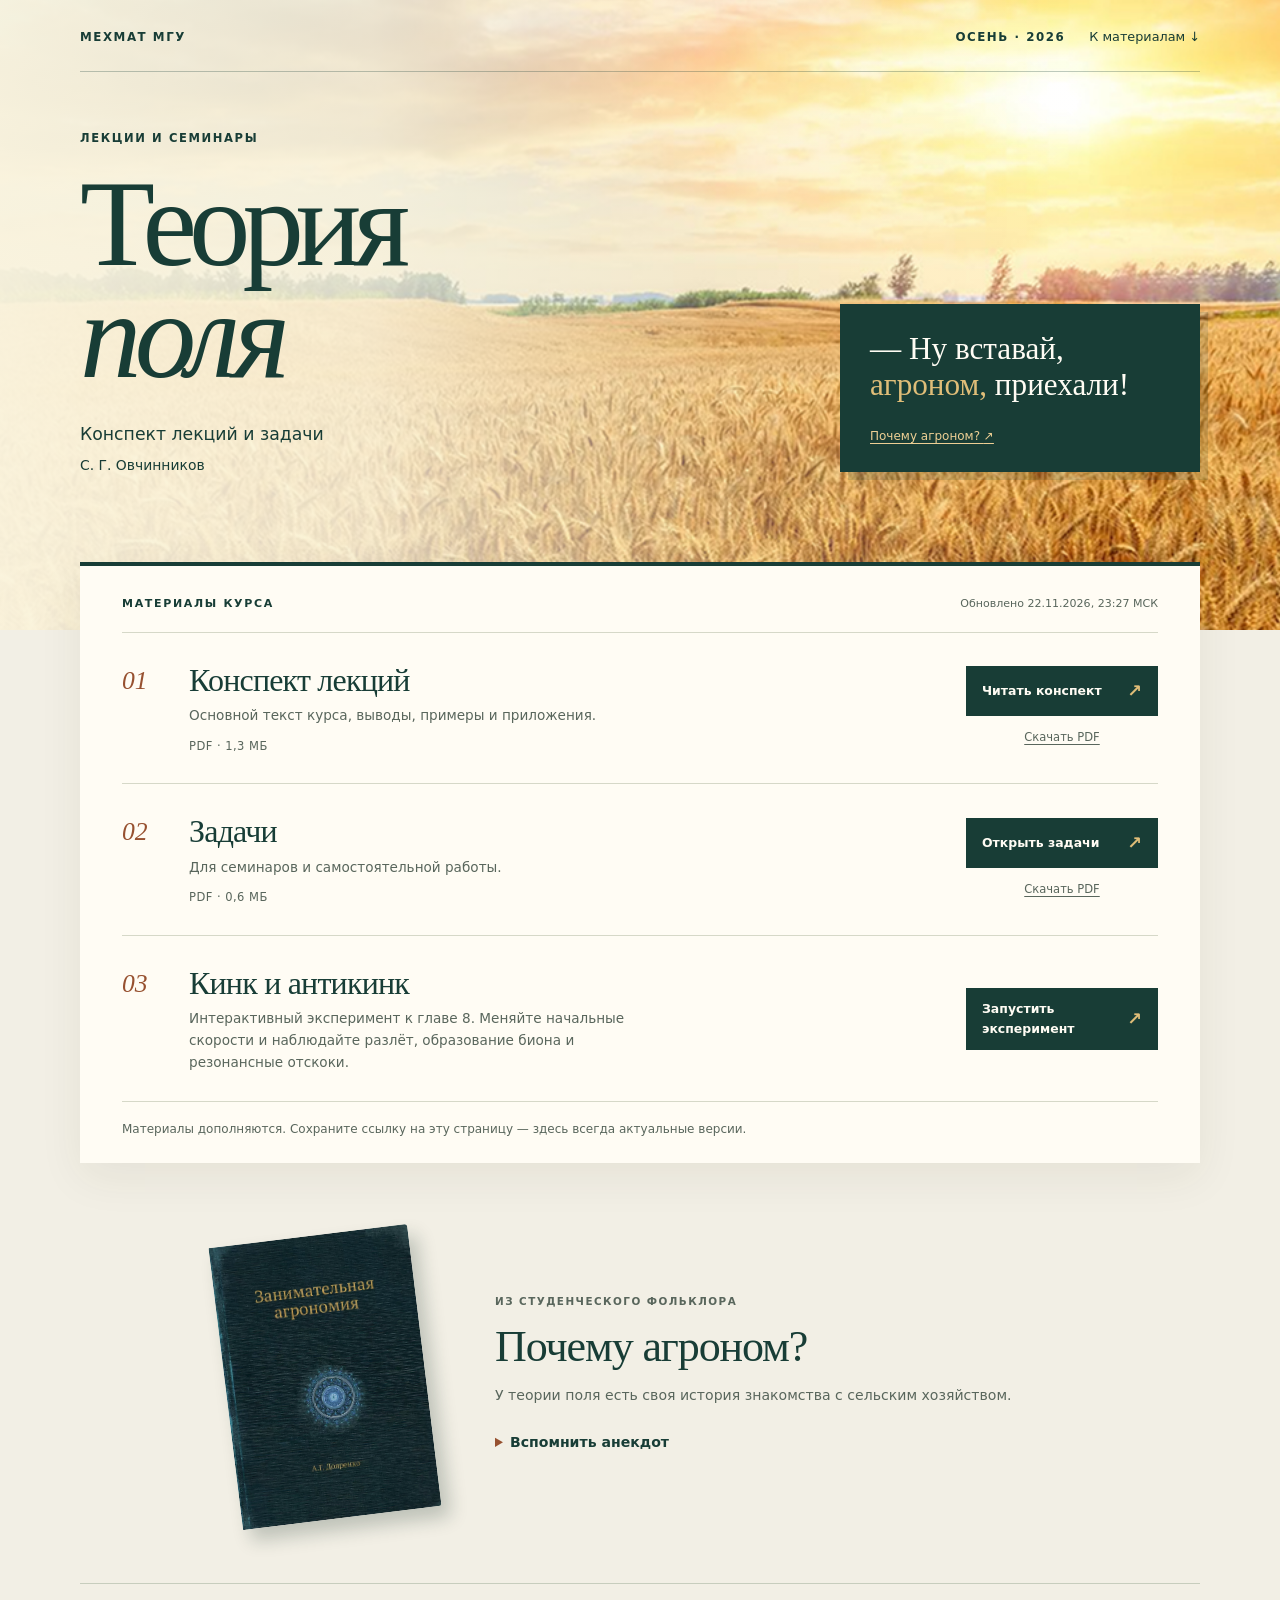
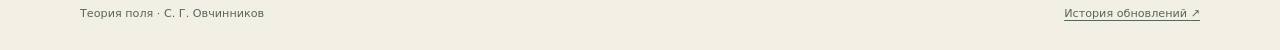
==== index.html @ 061afa0f "Update course materials (2026-11-22 23:27 MSK)" ====
<!doctype html>
<html lang="ru">
<head>
  <meta charset="utf-8">
  <meta name="viewport" content="width=device-width, initial-scale=1">
  <meta name="description" content="Теория поля: конспект лекций и задачи. Курс С. Г. Овчинникова, Мехмат МГУ, осень 2026.">
  <meta name="theme-color" content="#183d36">
  <title>Теория поля — конспект и задачи</title>
  <link rel="preload" as="image" href="field.png?v=e3444d7980ac">
  <style>
    :root {
      color-scheme: light;
      --ink: #183d36;
      --muted: #59665c;
      --paper: #f2efe5;
      --sheet: #fffcf4;
      --line: #d6d8c8;
      --gold: #dfbd78;
      --accent: #975130;
    }
    * { box-sizing: border-box; }
    html { scroll-behavior: smooth; scroll-padding-top: 24px; }
    body { margin: 0; background: var(--paper); color: var(--ink); font: 16px/1.6 system-ui, -apple-system, "Segoe UI", sans-serif; }
    a { color: inherit; text-underline-offset: .25em; }
    a:focus-visible, summary:focus-visible { outline: 3px solid var(--accent); outline-offset: 6px; }
    .wrap { width: min(1120px, calc(100% - 96px)); margin-inline: auto; }
    .skip-link { position: absolute; z-index: 5; top: 12px; left: 12px; padding: 10px 18px; background: var(--sheet); transform: translateY(-160%); }
    .skip-link:focus { transform: none; }
    .hero {
      position: relative;
      min-height: 630px;
      padding-bottom: 116px;
      isolation: isolate;
      background: #e8c880 url("field.png?v=e3444d7980ac") center 52% / cover no-repeat;
    }
    .hero::before {
      position: absolute;
      inset: 0;
      z-index: -1;
      content: "";
      background: linear-gradient(90deg, rgba(250, 244, 223, .96) 0%, rgba(250, 244, 223, .84) 29%, rgba(250, 244, 223, .26) 58%, rgba(250, 244, 223, 0) 85%);
    }
    .masthead { display: flex; align-items: center; justify-content: space-between; gap: 24px; padding-block: 27px 24px; border-bottom: 1px solid rgba(24, 61, 54, .28); }
    .masthead p { margin: 0; font-size: .74rem; font-weight: 650; letter-spacing: .13em; text-transform: uppercase; }
    .masthead a { font-size: .8rem; text-decoration: none; }
    .masthead a:hover { text-decoration: underline; }
    .term { margin-left: auto !important; }
    .hero-content { display: grid; grid-template-columns: 1fr 360px; align-items: end; gap: 48px; padding-top: 57px; }
    .eyebrow { margin: 0 0 20px; font-size: .72rem; font-weight: 650; letter-spacing: .14em; text-transform: uppercase; }
    h1 { margin: 0; font: 400 clamp(5rem, 9.6vw, 8.6rem)/.91 Georgia, "Times New Roman", serif; letter-spacing: -.065em; }
    h1 em { display: block; font-weight: 400; letter-spacing: -.055em; }
    .subtitle { margin: 29px 0 6px; font-size: 1.08rem; }
    .author { margin: 0; font-size: .87rem; }
    .hero-quote { margin: 0 0 4px; padding: 27px 30px 25px; background: var(--ink); color: var(--sheet); box-shadow: 8px 8px 0 rgba(24, 61, 54, .15); }
    .hero-quote blockquote { margin: 0 0 18px; font: 400 1.95rem/1.17 Georgia, "Times New Roman", serif; }
    .hero-quote blockquote span { color: var(--gold); }
    .story-link { display: inline-block; color: #edcf94; font-size: .75rem; text-decoration-thickness: 1px; }
    .hero-quote a:focus-visible { outline-color: var(--gold); }
    main { position: relative; z-index: 1; }
    .materials { margin-top: -68px; padding: 29px 42px 23px; background: var(--sheet); border-top: 4px solid var(--ink); box-shadow: 0 14px 42px rgba(60, 52, 25, .07); }
    .section-heading { display: flex; justify-content: space-between; align-items: baseline; gap: 12px 24px; padding-bottom: 19px; border-bottom: 1px solid var(--line); }
    .section-heading h2 { margin: 0; font-size: .69rem; font-weight: 700; letter-spacing: .15em; text-transform: uppercase; }
    .updated { margin: 0; color: var(--muted); font-size: .69rem; }
    .material { display: grid; grid-template-columns: 45px 1fr 192px; align-items: center; gap: 22px; padding: 28px 0; border-bottom: 1px solid var(--line); }
    .number { align-self: start; margin: 5px 0 0; color: var(--accent); font: italic 1.6rem/1.2 Georgia, "Times New Roman", serif; }
    .material h3 { margin: 0 0 6px; font: 400 2rem/1.2 Georgia, "Times New Roman", serif; letter-spacing: -.025em; }
    .description { margin: 0; max-width: 440px; color: var(--muted); font-size: .85rem; }
    .file-info { margin: 10px 0 0; color: var(--muted); font-size: .72rem; letter-spacing: .04em; }
    .actions { display: flex; flex-direction: column; align-items: stretch; gap: 9px; }
    .open { display: flex; align-items: center; justify-content: space-between; gap: 12px; min-height: 47px; padding: 11px 16px; background: var(--ink); color: var(--sheet); font-size: .78rem; font-weight: 600; text-decoration: none; transition: background .15s ease; }
    .open:hover { background: #2f5947; }
    .open span { color: var(--gold); font-size: 1.1rem; }
    .download { align-self: center; padding: 3px 6px; color: var(--muted); font-size: .72rem; }
    .hint { margin: 18px 0 0; color: var(--muted); font-size: .75rem; }
    .folklore { display: grid; grid-template-columns: 200px 1fr; gap: 70px; max-width: 870px; margin: 72px auto 64px; align-items: center; padding-inline: 20px; }
    .book { margin: 0; transform: rotate(-7deg); }
    .book img { display: block; width: 100%; height: auto; box-shadow: 8px 12px 18px rgba(20, 48, 40, .23); border-radius: 1px 3px 3px 1px; }
    .folklore .eyebrow { margin-bottom: 12px; color: var(--muted); font-size: .65rem; }
    .folklore h2 { margin: 0 0 13px; font: 400 clamp(2rem, 4vw, 2.75rem)/1.12 Georgia, "Times New Roman", serif; letter-spacing: -.025em; }
    .aside-text { margin: 0 0 17px; color: var(--muted); font-size: .88rem; }
    details { font-size: .88rem; }
    summary { width: fit-content; cursor: pointer; padding-block: 7px; color: var(--ink); font-weight: 600; }
    summary:hover { color: var(--accent); }
    summary::marker { color: var(--accent); }
    .anecdote { margin-top: 13px; padding-left: 19px; border-left: 2px solid #b39c69; }
    .anecdote p { margin: 0 0 12px; }
    .anecdote blockquote { margin: 0; font: italic 1.3rem/1.4 Georgia, "Times New Roman", serif; }
    footer { display: flex; justify-content: space-between; gap: 16px; padding: 21px 0 28px; border-top: 1px solid #c7cdbd; color: var(--muted); font-size: .7rem; }
    @media (min-width: 1500px) {
      .hero { background-position: center 58%; }
    }
    @media (max-width: 900px) {
      .wrap { width: calc(100% - 56px); }
      .hero { min-height: 580px; }
      .hero-content { grid-template-columns: 1fr 285px; gap: 25px; padding-top: 64px; }
      .hero-quote { padding: 24px; }
      .hero-quote blockquote { font-size: 1.7rem; }
      .materials { padding-inline: 28px; }
      .material { grid-template-columns: 34px 1fr 172px; gap: 16px; }
      .material h3 { font-size: 1.7rem; }
      .folklore { grid-template-columns: 155px 1fr; gap: 45px; }
    }
    @media (max-width: 640px) {
      html { scroll-padding-top: 16px; }
      .wrap { width: calc(100% - 36px); }
      .hero { min-height: auto; padding-bottom: 86px; background-position: 57% center; }
      .hero::before { background: linear-gradient(90deg, rgba(250, 244, 223, .94), rgba(250, 244, 223, .42) 85%); }
      .masthead { gap: 12px; padding-block: 20px 17px; }
      .masthead p { font-size: .6rem; letter-spacing: .08em; }
      .masthead a { font-size: .65rem; }
      .hero-content { display: block; padding-top: 38px; }
      .eyebrow { margin-bottom: 16px; font-size: .62rem; }
      h1 { font-size: clamp(5.1rem, 20vw, 7.5rem); }
      .subtitle { margin-top: 24px; font-size: .95rem; }
      .author { font-size: .8rem; }
      .hero-quote { width: min(100%, 340px); margin: 31px 0 0 auto; padding: 21px 24px; }
      .hero-quote blockquote { margin-bottom: 13px; font-size: 1.65rem; }
      .story-link { font-size: .69rem; }
      .materials { margin-top: -43px; padding: 21px 22px 20px; }
      .section-heading { display: block; padding-bottom: 17px; }
      .section-heading h2 { font-size: .65rem; }
      .updated { margin-top: 7px; font-size: .63rem; }
      .material { grid-template-columns: 28px minmax(0, 1fr); gap: 0 12px; padding: 23px 0; align-items: start; }
      .number { margin-top: 3px; font-size: 1.3rem; }
      .material h3 { font-size: 1.7rem; }
      .description { font-size: .79rem; }
      .actions { grid-column: 2; flex-direction: row; flex-wrap: wrap; align-items: center; gap: 8px 12px; margin-top: 17px; }
      .open { flex-grow: 1; min-height: 46px; font-size: .73rem; }
      .download { padding: 8px 0; font-size: .68rem; }
      .hint { font-size: .69rem; }
      .folklore { grid-template-columns: 91px minmax(0, 1fr); align-items: start; gap: 24px; margin-block: 48px 43px; padding-inline: 5px; }
      .book { margin-top: 6px; transform: rotate(-5deg); }
      .folklore .eyebrow { font-size: .56rem; letter-spacing: .09em; }
      .folklore h2 { font-size: 1.9rem; }
      .aside-text, details { font-size: .8rem; }
      .anecdote { padding-left: 12px; }
      .anecdote blockquote { font-size: 1.12rem; }
      footer { font-size: .63rem; }
    }
    @media (prefers-reduced-motion: reduce) {
      html { scroll-behavior: auto; }
      .open { transition: none; }
    }
    @media print {
      body, .hero, .materials { background: white; }
      .hero { min-height: auto; padding-bottom: 40px; }
      .hero::before, .hero-quote, .book, .download, .masthead a { display: none; }
      .hero-content { display: block; padding-top: 30px; }
      h1 { font-size: 4rem; }
      h1 em { display: inline; }
      .materials { margin-top: 0; box-shadow: none; }
      .open { color: var(--ink); background: white; border: 1px solid var(--line); }
      .folklore { display: block; margin-block: 32px; }
    }
  </style>
</head>
<body>
  <a class="skip-link" href="#materials">К материалам курса</a>
  <header class="hero">
    <div class="wrap">
      <nav class="masthead" aria-label="Навигация по странице">
        <p>Мехмат МГУ</p>
        <p class="term">Осень · 2026</p>
        <a href="#materials">К материалам <span aria-hidden="true">↓</span></a>
      </nav>
      <div class="hero-content">
        <div>
          <p class="eyebrow">Лекции и семинары</p>
          <h1>Теория <em>поля</em></h1>
          <p class="subtitle">Конспект лекций и задачи</p>
          <p class="author">С. Г. Овчинников</p>
        </div>
        <aside class="hero-quote" aria-label="Из студенческого фольклора">
          <blockquote>— Ну вставай,<br><span>агроном,</span> приехали!</blockquote>
          <a class="story-link" href="#anecdote">Почему агроном? <span aria-hidden="true">↗</span></a>
        </aside>
      </div>
    </div>
  </header>
  <main class="wrap">
    <section class="materials" id="materials" aria-labelledby="materials-title">
      <div class="section-heading">
        <h2 id="materials-title">Материалы курса</h2>
        <p class="updated">Обновлено <time datetime="2026-11-22T20:27:15.2426930Z">22.11.2026, 23:27 МСК</time></p>
      </div>
      <article class="material">
        <p class="number" aria-hidden="true">01</p>
        <div>
          <h3>Конспект лекций</h3>
          <p class="description">Основной текст курса, выводы, примеры и приложения.</p>
          <p class="file-info">PDF · 1,3 МБ</p>
        </div>
        <div class="actions">
          <a class="open" href="lectures.pdf?v=ddb4cd9e66f2" aria-label="Открыть конспект лекций в PDF">Читать конспект <span aria-hidden="true">↗</span></a>
          <a class="download" href="lectures.pdf?v=ddb4cd9e66f2" download="field-theory-lectures.pdf" aria-label="Скачать конспект лекций в PDF">Скачать PDF</a>
        </div>
      </article>
      <article class="material">
        <p class="number" aria-hidden="true">02</p>
        <div>
          <h3>Задачи</h3>
          <p class="description">Для семинаров и самостоятельной работы.</p>
          <p class="file-info">PDF · 0,6 МБ</p>
        </div>
        <div class="actions">
          <a class="open" href="problems.pdf?v=244eb26c5210" aria-label="Открыть задачи в PDF">Открыть задачи <span aria-hidden="true">↗</span></a>
          <a class="download" href="problems.pdf?v=244eb26c5210" download="field-theory-problems.pdf" aria-label="Скачать задачи в PDF">Скачать PDF</a>
        </div>
      </article>
      <article class="material">
        <p class="number" aria-hidden="true">03</p>
        <div>
          <h3>Кинк и антикинк</h3>
          <p class="description">Интерактивный эксперимент к главе 8. Меняйте начальные скорости и наблюдайте разлёт, образование биона и резонансные отскоки.</p>
        </div>
        <div class="actions"><a class="open" href="kink-antikink/">Запустить эксперимент <span aria-hidden="true">↗</span></a></div>
      </article>
      <p class="hint">Материалы дополняются. Сохраните ссылку на эту страницу — здесь всегда актуальные версии.</p>
    </section>
    <section class="folklore" aria-labelledby="folklore-title">
      <figure class="book">
        <img src="agronomy.png?v=f9b82989e138" width="839" height="1191" loading="lazy" decoding="async" alt="Обложка книги А. Г. Дояренко «Занимательная агрономия»">
      </figure>
      <div>
        <p class="eyebrow">Из студенческого фольклора</p>
        <h2 id="folklore-title">Почему агроном?</h2>
        <p class="aside-text">У теории поля есть своя история знакомства с сельским хозяйством.</p>
        <details id="anecdote">
          <summary>Вспомнить анекдот</summary>
          <div class="anecdote">
            <p>На конечной станции кондуктор осматривает вагоны и в одном видит на лавочке заснувшего студента, а рядом лежит книжка Ландау «Теория поля».</p>
            <p>Кондуктор будит студента:</p>
            <blockquote>— Ну вставай, агроном, приехали!</blockquote>
          </div>
        </details>
      </div>
    </section>
  </main>
  <footer class="wrap">
    <span>Теория поля · С. Г. Овчинников</span>
    <a href="https://github.com/ovserger7-byte/field-theory-course/commits/main/">История обновлений <span aria-hidden="true">↗</span></a>
  </footer>
  <script>
    const anecdote = document.getElementById('anecdote');
    function revealAnecdote() {
      if (location.hash === '#anecdote') anecdote.open = true;
    }
    document.querySelector('.story-link').addEventListener('click', () => {
      anecdote.open = true;
    });
    window.addEventListener('hashchange', revealAnecdote);
    revealAnecdote();
  </script>
</body>
</html>
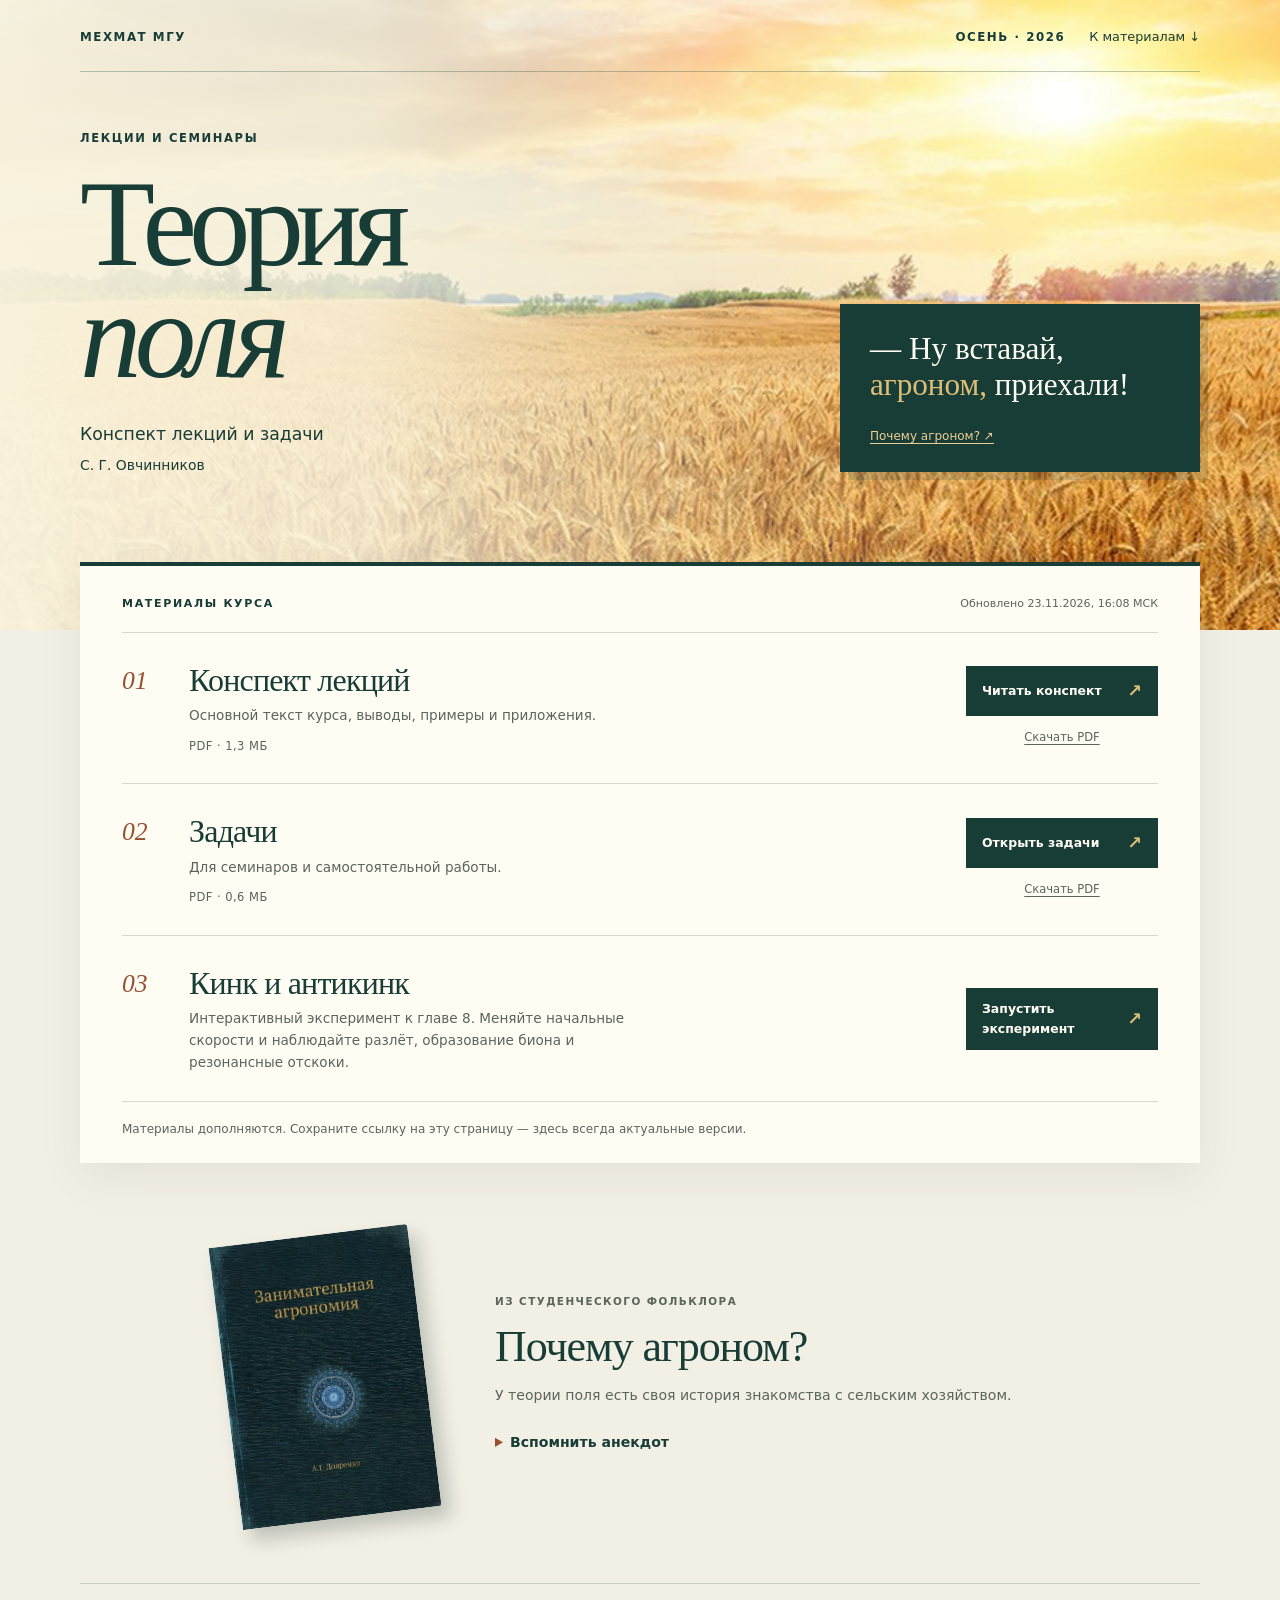
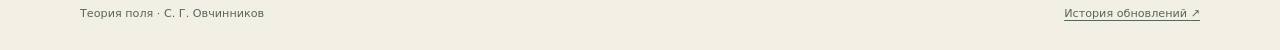
==== commit 0c833373: "Update course materials (2026-11-23 16:08 MSK)" ====
--- a/index.html
+++ b/index.html
@@ -181,7 +181,7 @@
     <section class="materials" id="materials" aria-labelledby="materials-title">
       <div class="section-heading">
         <h2 id="materials-title">Материалы курса</h2>
-        <p class="updated">Обновлено <time datetime="2026-11-22T20:27:15.2426930Z">22.11.2026, 23:27 МСК</time></p>
+        <p class="updated">Обновлено <time datetime="2026-11-23T13:08:10.1707276Z">23.11.2026, 16:08 МСК</time></p>
       </div>
       <article class="material">
         <p class="number" aria-hidden="true">01</p>
@@ -191,8 +191,8 @@
           <p class="file-info">PDF · 1,3 МБ</p>
         </div>
         <div class="actions">
-          <a class="open" href="lectures.pdf?v=ddb4cd9e66f2" aria-label="Открыть конспект лекций в PDF">Читать конспект <span aria-hidden="true">↗</span></a>
-          <a class="download" href="lectures.pdf?v=ddb4cd9e66f2" download="field-theory-lectures.pdf" aria-label="Скачать конспект лекций в PDF">Скачать PDF</a>
+          <a class="open" href="lectures.pdf?v=cb3104ec9fbb" aria-label="Открыть конспект лекций в PDF">Читать конспект <span aria-hidden="true">↗</span></a>
+          <a class="download" href="lectures.pdf?v=cb3104ec9fbb" download="field-theory-lectures.pdf" aria-label="Скачать конспект лекций в PDF">Скачать PDF</a>
         </div>
       </article>
       <article class="material">
@@ -203,8 +203,8 @@
           <p class="file-info">PDF · 0,6 МБ</p>
         </div>
         <div class="actions">
-          <a class="open" href="problems.pdf?v=244eb26c5210" aria-label="Открыть задачи в PDF">Открыть задачи <span aria-hidden="true">↗</span></a>
-          <a class="download" href="problems.pdf?v=244eb26c5210" download="field-theory-problems.pdf" aria-label="Скачать задачи в PDF">Скачать PDF</a>
+          <a class="open" href="problems.pdf?v=dbeee0087347" aria-label="Открыть задачи в PDF">Открыть задачи <span aria-hidden="true">↗</span></a>
+          <a class="download" href="problems.pdf?v=dbeee0087347" download="field-theory-problems.pdf" aria-label="Скачать задачи в PDF">Скачать PDF</a>
         </div>
       </article>
       <article class="material">
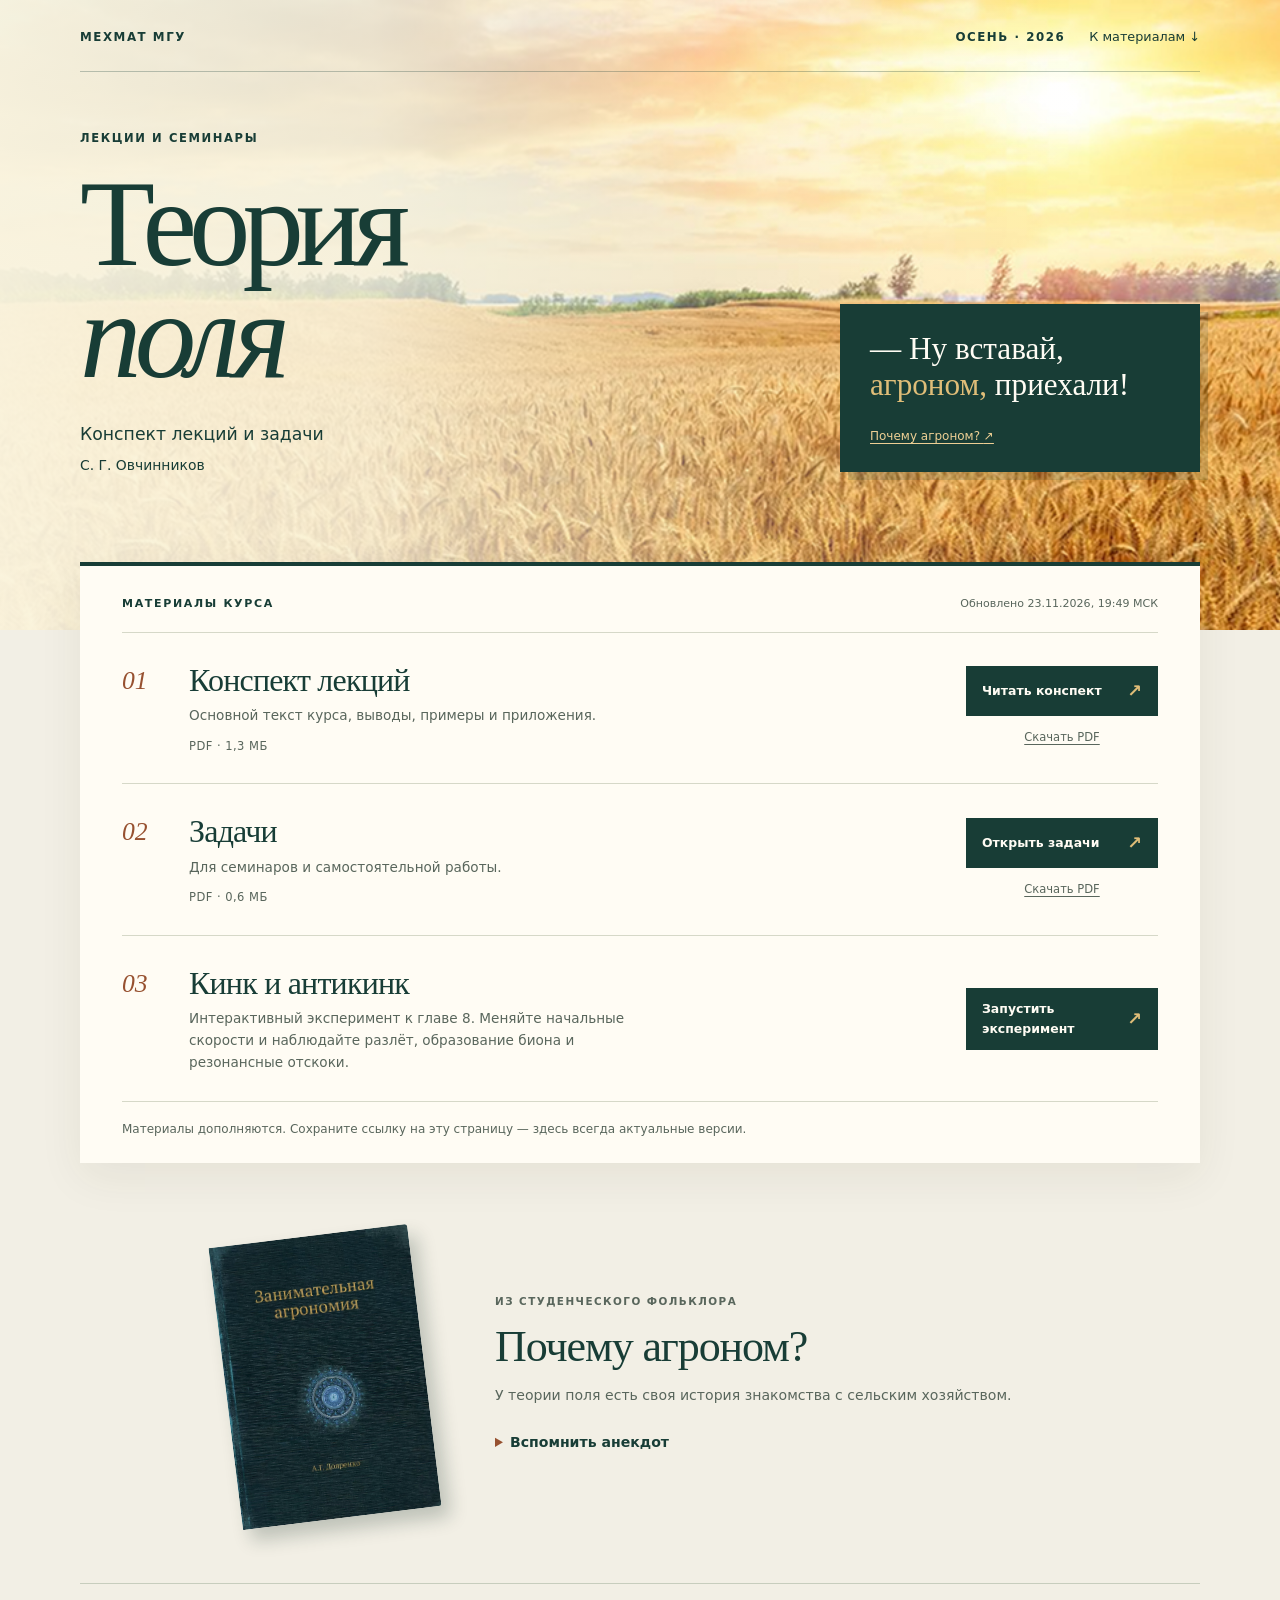
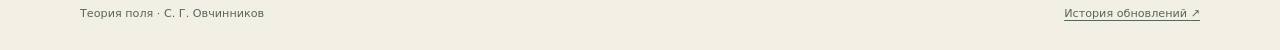
==== commit b6873b63: "Update course materials (2026-11-23 19:49 MSK)" ====
--- a/index.html
+++ b/index.html
@@ -181,7 +181,7 @@
     <section class="materials" id="materials" aria-labelledby="materials-title">
       <div class="section-heading">
         <h2 id="materials-title">Материалы курса</h2>
-        <p class="updated">Обновлено <time datetime="2026-11-23T13:08:10.1707276Z">23.11.2026, 16:08 МСК</time></p>
+        <p class="updated">Обновлено <time datetime="2026-11-23T16:49:06.1608514Z">23.11.2026, 19:49 МСК</time></p>
       </div>
       <article class="material">
         <p class="number" aria-hidden="true">01</p>
@@ -191,8 +191,8 @@
           <p class="file-info">PDF · 1,3 МБ</p>
         </div>
         <div class="actions">
-          <a class="open" href="lectures.pdf?v=cb3104ec9fbb" aria-label="Открыть конспект лекций в PDF">Читать конспект <span aria-hidden="true">↗</span></a>
-          <a class="download" href="lectures.pdf?v=cb3104ec9fbb" download="field-theory-lectures.pdf" aria-label="Скачать конспект лекций в PDF">Скачать PDF</a>
+          <a class="open" href="lectures.pdf?v=f192085be62c" aria-label="Открыть конспект лекций в PDF">Читать конспект <span aria-hidden="true">↗</span></a>
+          <a class="download" href="lectures.pdf?v=f192085be62c" download="field-theory-lectures.pdf" aria-label="Скачать конспект лекций в PDF">Скачать PDF</a>
         </div>
       </article>
       <article class="material">
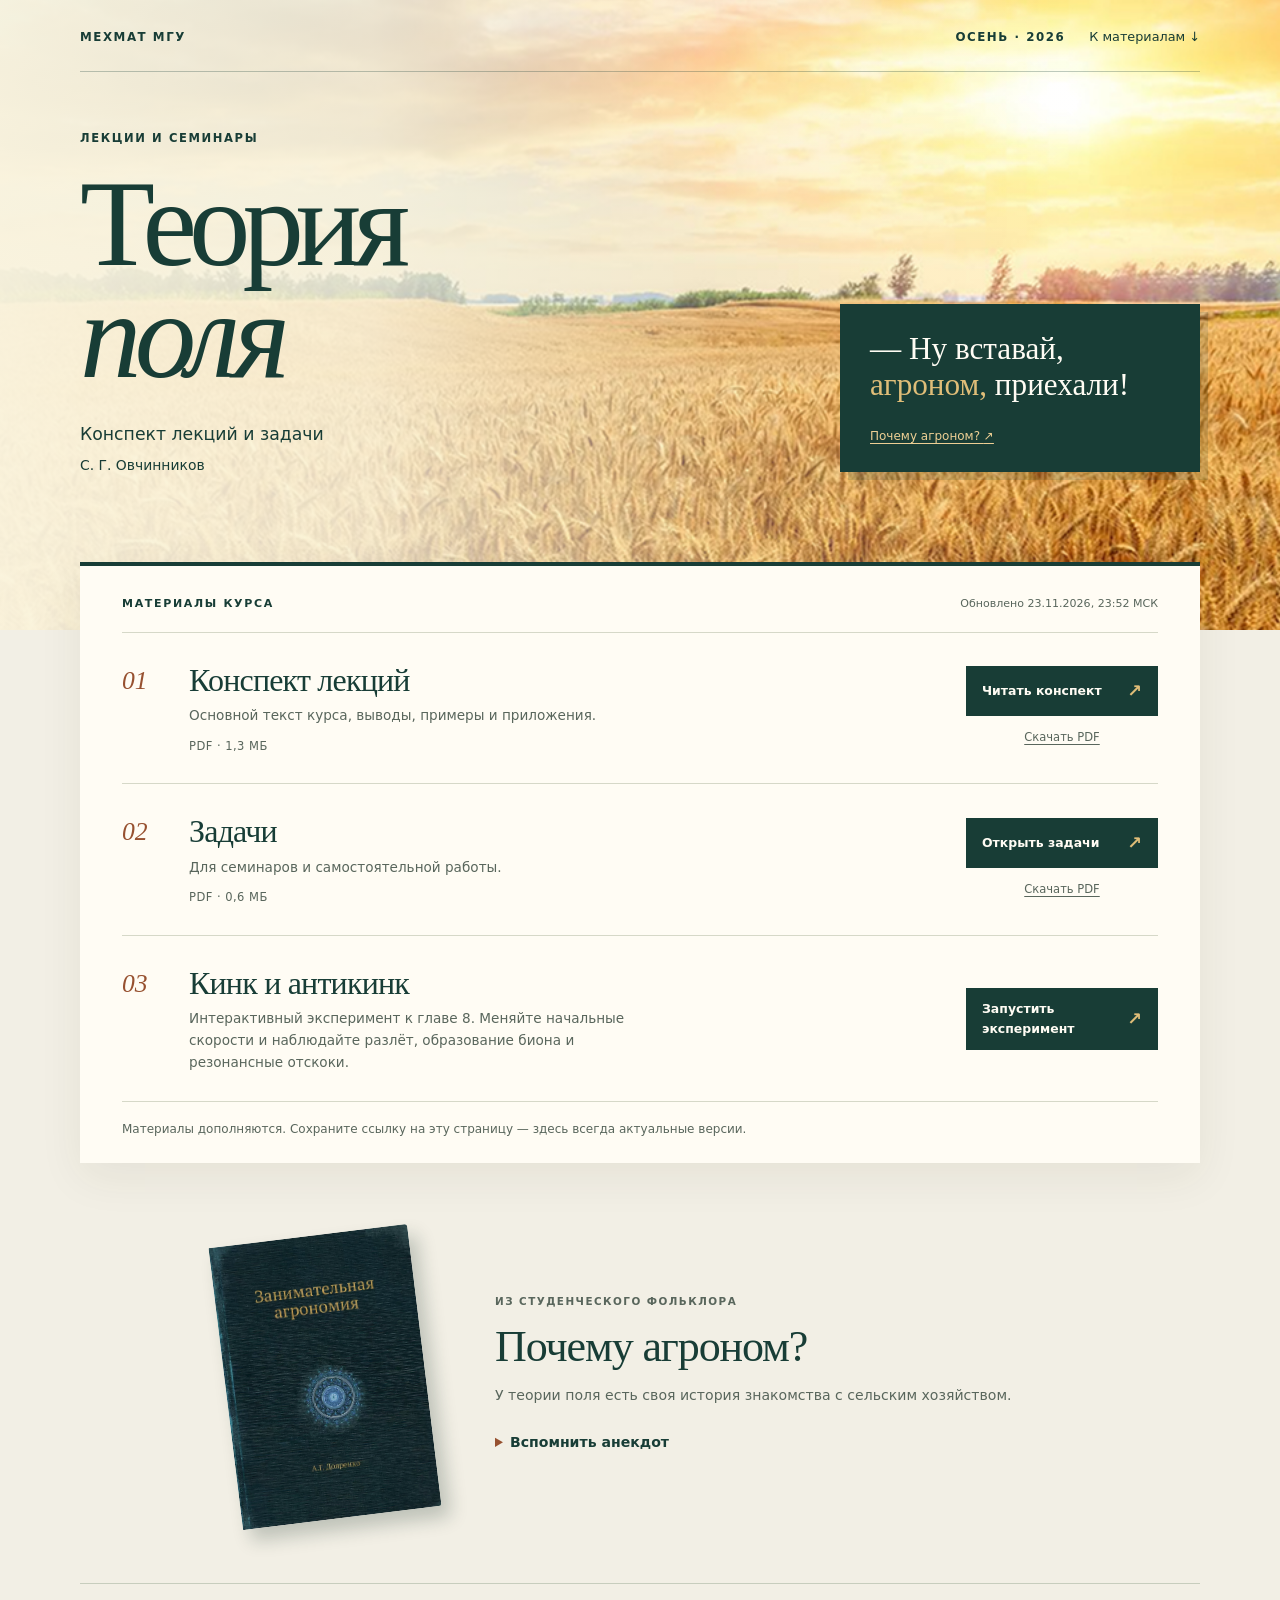
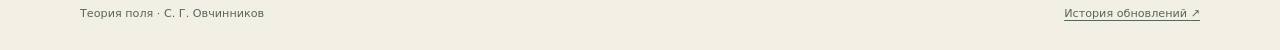
==== commit 0b6a605b: "Update course materials (2026-11-23 23:52 MSK)" ====
--- a/index.html
+++ b/index.html
@@ -181,7 +181,7 @@
     <section class="materials" id="materials" aria-labelledby="materials-title">
       <div class="section-heading">
         <h2 id="materials-title">Материалы курса</h2>
-        <p class="updated">Обновлено <time datetime="2026-11-23T16:49:06.1608514Z">23.11.2026, 19:49 МСК</time></p>
+        <p class="updated">Обновлено <time datetime="2026-11-23T20:52:30.4813997Z">23.11.2026, 23:52 МСК</time></p>
       </div>
       <article class="material">
         <p class="number" aria-hidden="true">01</p>
@@ -191,8 +191,8 @@
           <p class="file-info">PDF · 1,3 МБ</p>
         </div>
         <div class="actions">
-          <a class="open" href="lectures.pdf?v=f192085be62c" aria-label="Открыть конспект лекций в PDF">Читать конспект <span aria-hidden="true">↗</span></a>
-          <a class="download" href="lectures.pdf?v=f192085be62c" download="field-theory-lectures.pdf" aria-label="Скачать конспект лекций в PDF">Скачать PDF</a>
+          <a class="open" href="lectures.pdf?v=d9b7ca5d0d31" aria-label="Открыть конспект лекций в PDF">Читать конспект <span aria-hidden="true">↗</span></a>
+          <a class="download" href="lectures.pdf?v=d9b7ca5d0d31" download="field-theory-lectures.pdf" aria-label="Скачать конспект лекций в PDF">Скачать PDF</a>
         </div>
       </article>
       <article class="material">
@@ -203,8 +203,8 @@
           <p class="file-info">PDF · 0,6 МБ</p>
         </div>
         <div class="actions">
-          <a class="open" href="problems.pdf?v=dbeee0087347" aria-label="Открыть задачи в PDF">Открыть задачи <span aria-hidden="true">↗</span></a>
-          <a class="download" href="problems.pdf?v=dbeee0087347" download="field-theory-problems.pdf" aria-label="Скачать задачи в PDF">Скачать PDF</a>
+          <a class="open" href="problems.pdf?v=157491984ac0" aria-label="Открыть задачи в PDF">Открыть задачи <span aria-hidden="true">↗</span></a>
+          <a class="download" href="problems.pdf?v=157491984ac0" download="field-theory-problems.pdf" aria-label="Скачать задачи в PDF">Скачать PDF</a>
         </div>
       </article>
       <article class="material">
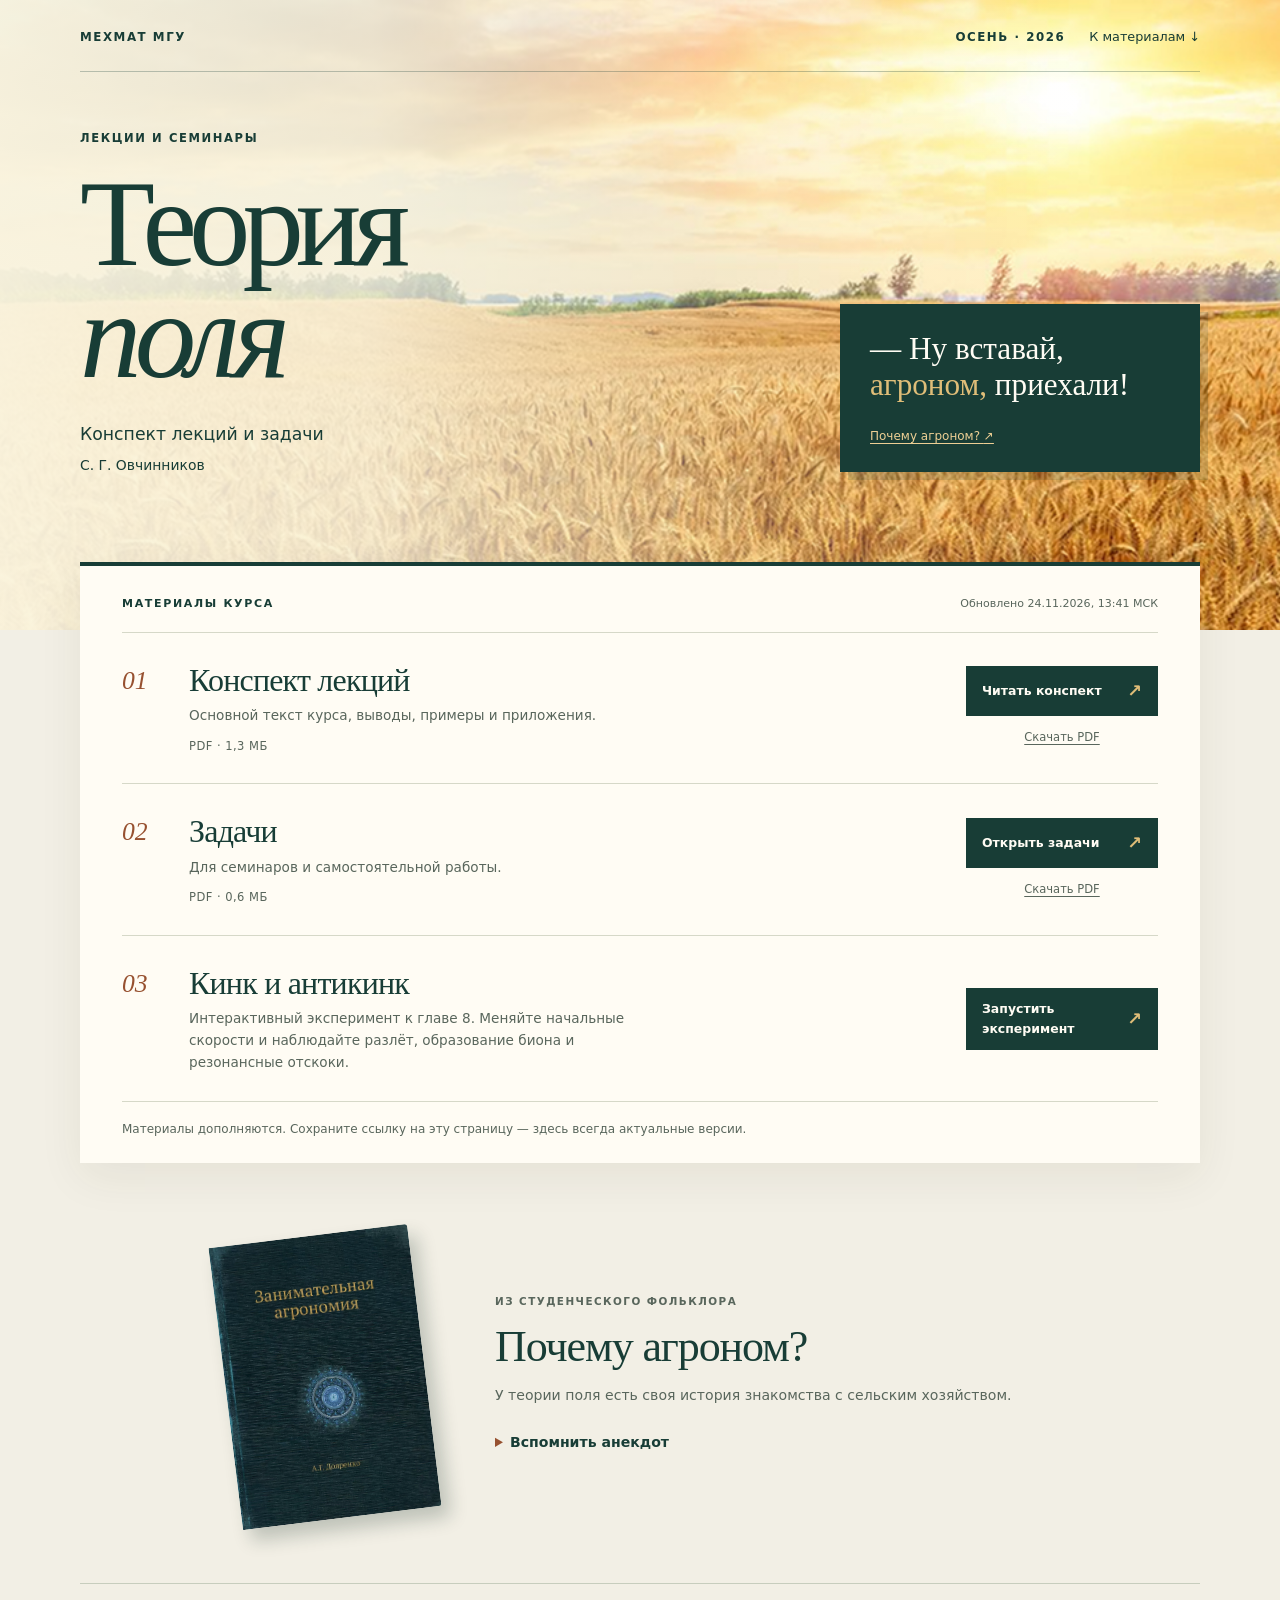
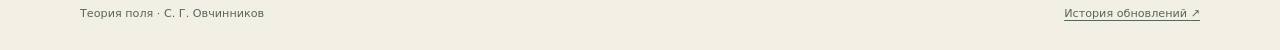
==== commit a080f527: "Update course materials (2026-11-24 13:41 MSK)" ====
--- a/index.html
+++ b/index.html
@@ -181,7 +181,7 @@
     <section class="materials" id="materials" aria-labelledby="materials-title">
       <div class="section-heading">
         <h2 id="materials-title">Материалы курса</h2>
-        <p class="updated">Обновлено <time datetime="2026-11-23T20:52:30.4813997Z">23.11.2026, 23:52 МСК</time></p>
+        <p class="updated">Обновлено <time datetime="2026-11-24T10:41:24.1572237Z">24.11.2026, 13:41 МСК</time></p>
       </div>
       <article class="material">
         <p class="number" aria-hidden="true">01</p>
@@ -191,8 +191,8 @@
           <p class="file-info">PDF · 1,3 МБ</p>
         </div>
         <div class="actions">
-          <a class="open" href="lectures.pdf?v=d9b7ca5d0d31" aria-label="Открыть конспект лекций в PDF">Читать конспект <span aria-hidden="true">↗</span></a>
-          <a class="download" href="lectures.pdf?v=d9b7ca5d0d31" download="field-theory-lectures.pdf" aria-label="Скачать конспект лекций в PDF">Скачать PDF</a>
+          <a class="open" href="lectures.pdf?v=8f360fd81a03" aria-label="Открыть конспект лекций в PDF">Читать конспект <span aria-hidden="true">↗</span></a>
+          <a class="download" href="lectures.pdf?v=8f360fd81a03" download="field-theory-lectures.pdf" aria-label="Скачать конспект лекций в PDF">Скачать PDF</a>
         </div>
       </article>
       <article class="material">
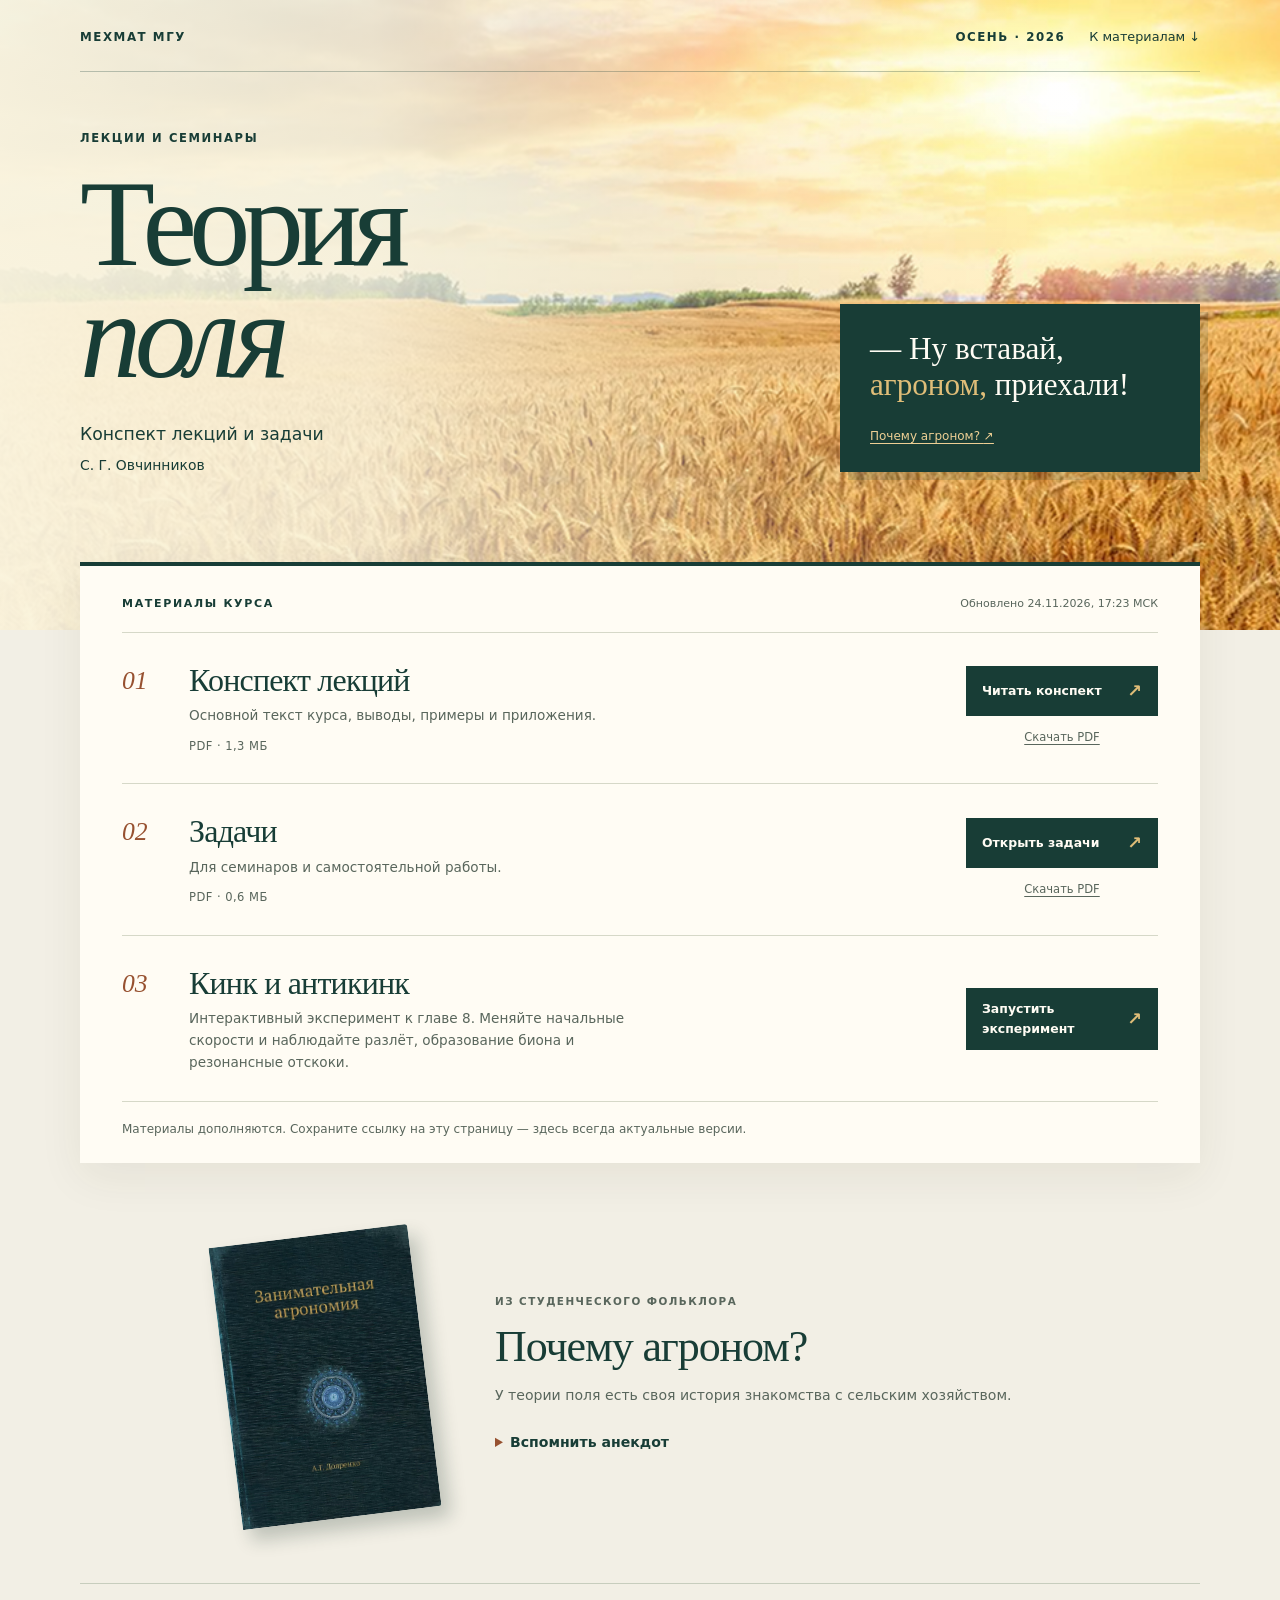
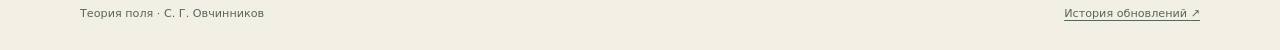
==== commit ee798555: "Update course materials (2026-11-24 17:23 MSK)" ====
--- a/index.html
+++ b/index.html
@@ -181,7 +181,7 @@
     <section class="materials" id="materials" aria-labelledby="materials-title">
       <div class="section-heading">
         <h2 id="materials-title">Материалы курса</h2>
-        <p class="updated">Обновлено <time datetime="2026-11-24T10:41:24.1572237Z">24.11.2026, 13:41 МСК</time></p>
+        <p class="updated">Обновлено <time datetime="2026-11-24T14:23:43.0800781Z">24.11.2026, 17:23 МСК</time></p>
       </div>
       <article class="material">
         <p class="number" aria-hidden="true">01</p>
@@ -191,8 +191,8 @@
           <p class="file-info">PDF · 1,3 МБ</p>
         </div>
         <div class="actions">
-          <a class="open" href="lectures.pdf?v=8f360fd81a03" aria-label="Открыть конспект лекций в PDF">Читать конспект <span aria-hidden="true">↗</span></a>
-          <a class="download" href="lectures.pdf?v=8f360fd81a03" download="field-theory-lectures.pdf" aria-label="Скачать конспект лекций в PDF">Скачать PDF</a>
+          <a class="open" href="lectures.pdf?v=ec58e2fe0c1f" aria-label="Открыть конспект лекций в PDF">Читать конспект <span aria-hidden="true">↗</span></a>
+          <a class="download" href="lectures.pdf?v=ec58e2fe0c1f" download="field-theory-lectures.pdf" aria-label="Скачать конспект лекций в PDF">Скачать PDF</a>
         </div>
       </article>
       <article class="material">
@@ -203,8 +203,8 @@
           <p class="file-info">PDF · 0,6 МБ</p>
         </div>
         <div class="actions">
-          <a class="open" href="problems.pdf?v=157491984ac0" aria-label="Открыть задачи в PDF">Открыть задачи <span aria-hidden="true">↗</span></a>
-          <a class="download" href="problems.pdf?v=157491984ac0" download="field-theory-problems.pdf" aria-label="Скачать задачи в PDF">Скачать PDF</a>
+          <a class="open" href="problems.pdf?v=59276ad92b60" aria-label="Открыть задачи в PDF">Открыть задачи <span aria-hidden="true">↗</span></a>
+          <a class="download" href="problems.pdf?v=59276ad92b60" download="field-theory-problems.pdf" aria-label="Скачать задачи в PDF">Скачать PDF</a>
         </div>
       </article>
       <article class="material">
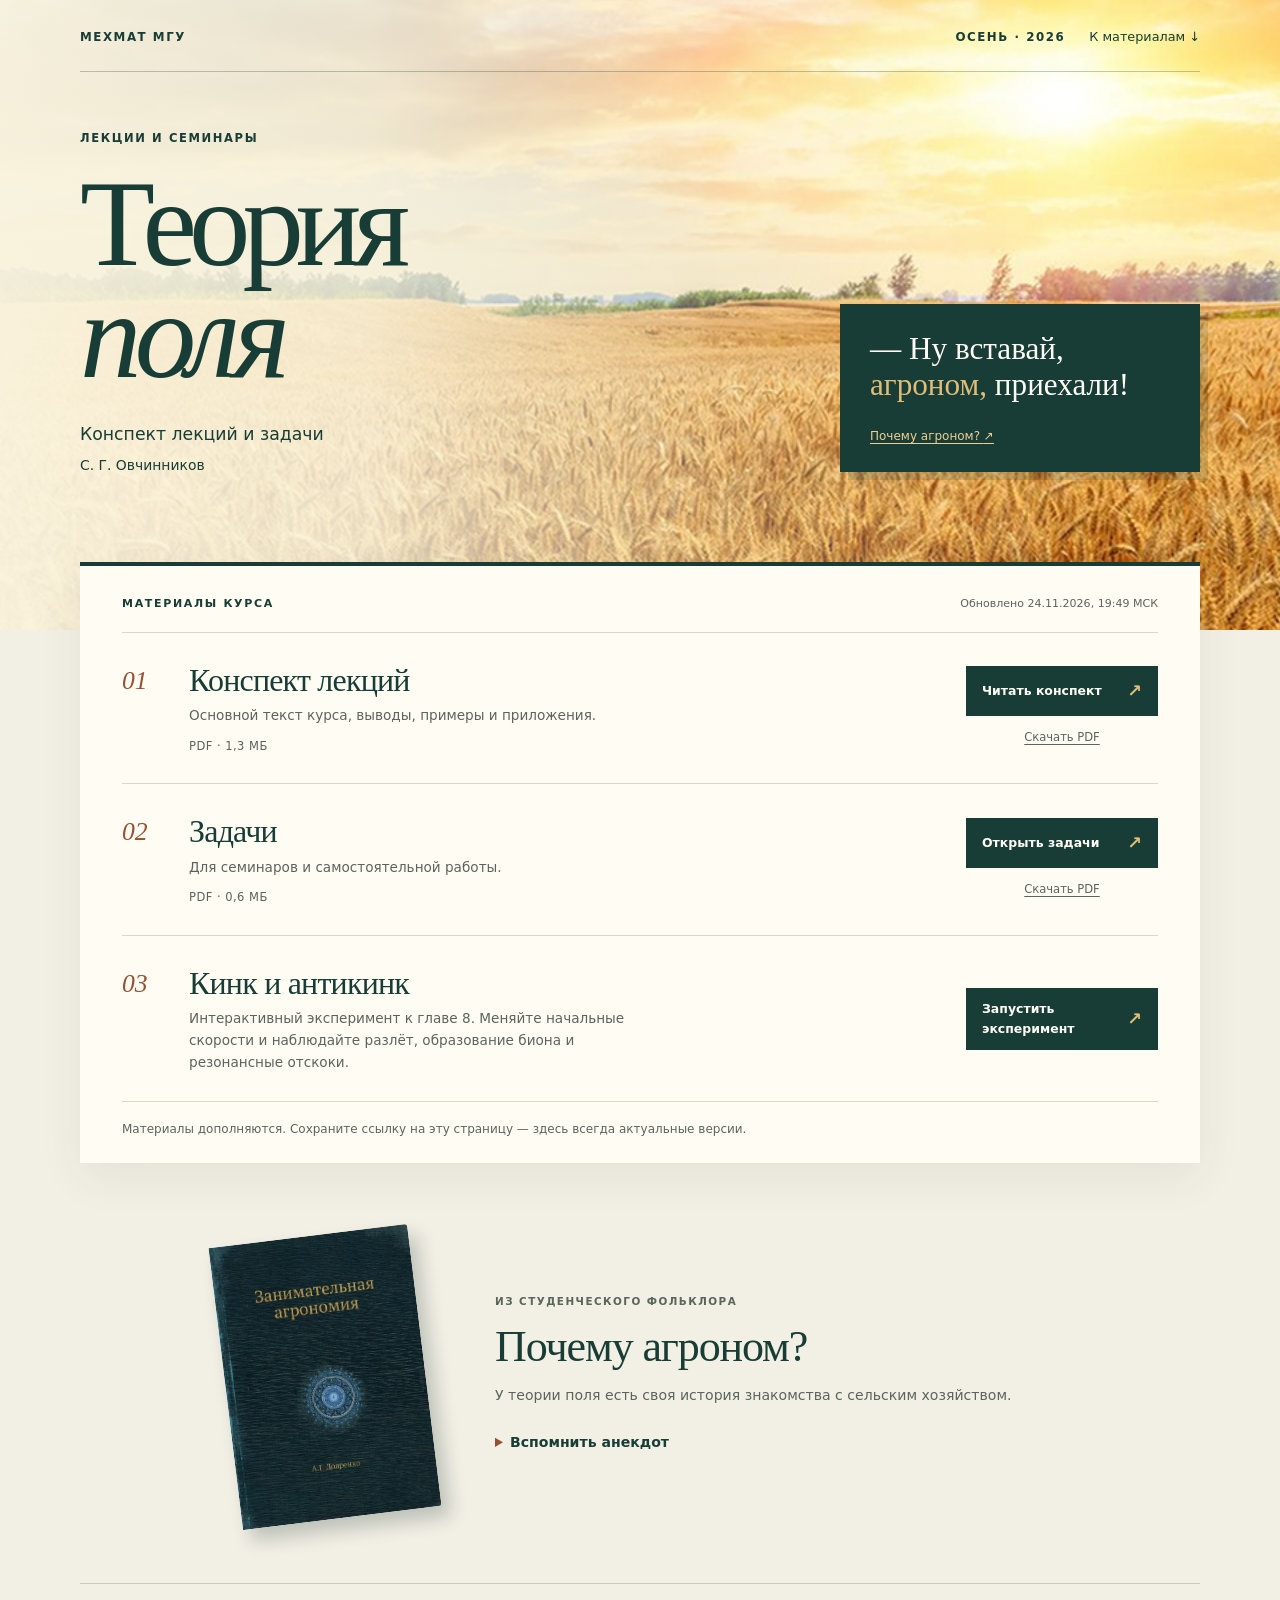
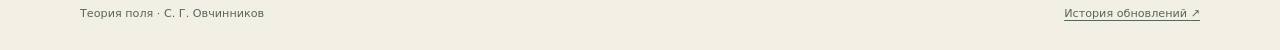
==== commit 9c2e9466: "Update course materials (2026-11-24 19:49 MSK)" ====
--- a/index.html
+++ b/index.html
@@ -181,7 +181,7 @@
     <section class="materials" id="materials" aria-labelledby="materials-title">
       <div class="section-heading">
         <h2 id="materials-title">Материалы курса</h2>
-        <p class="updated">Обновлено <time datetime="2026-11-24T14:23:43.0800781Z">24.11.2026, 17:23 МСК</time></p>
+        <p class="updated">Обновлено <time datetime="2026-11-24T16:49:17.8792532Z">24.11.2026, 19:49 МСК</time></p>
       </div>
       <article class="material">
         <p class="number" aria-hidden="true">01</p>
@@ -191,8 +191,8 @@
           <p class="file-info">PDF · 1,3 МБ</p>
         </div>
         <div class="actions">
-          <a class="open" href="lectures.pdf?v=ec58e2fe0c1f" aria-label="Открыть конспект лекций в PDF">Читать конспект <span aria-hidden="true">↗</span></a>
-          <a class="download" href="lectures.pdf?v=ec58e2fe0c1f" download="field-theory-lectures.pdf" aria-label="Скачать конспект лекций в PDF">Скачать PDF</a>
+          <a class="open" href="lectures.pdf?v=f6fdef408e49" aria-label="Открыть конспект лекций в PDF">Читать конспект <span aria-hidden="true">↗</span></a>
+          <a class="download" href="lectures.pdf?v=f6fdef408e49" download="field-theory-lectures.pdf" aria-label="Скачать конспект лекций в PDF">Скачать PDF</a>
         </div>
       </article>
       <article class="material">
@@ -203,8 +203,8 @@
           <p class="file-info">PDF · 0,6 МБ</p>
         </div>
         <div class="actions">
-          <a class="open" href="problems.pdf?v=59276ad92b60" aria-label="Открыть задачи в PDF">Открыть задачи <span aria-hidden="true">↗</span></a>
-          <a class="download" href="problems.pdf?v=59276ad92b60" download="field-theory-problems.pdf" aria-label="Скачать задачи в PDF">Скачать PDF</a>
+          <a class="open" href="problems.pdf?v=702a6840b333" aria-label="Открыть задачи в PDF">Открыть задачи <span aria-hidden="true">↗</span></a>
+          <a class="download" href="problems.pdf?v=702a6840b333" download="field-theory-problems.pdf" aria-label="Скачать задачи в PDF">Скачать PDF</a>
         </div>
       </article>
       <article class="material">
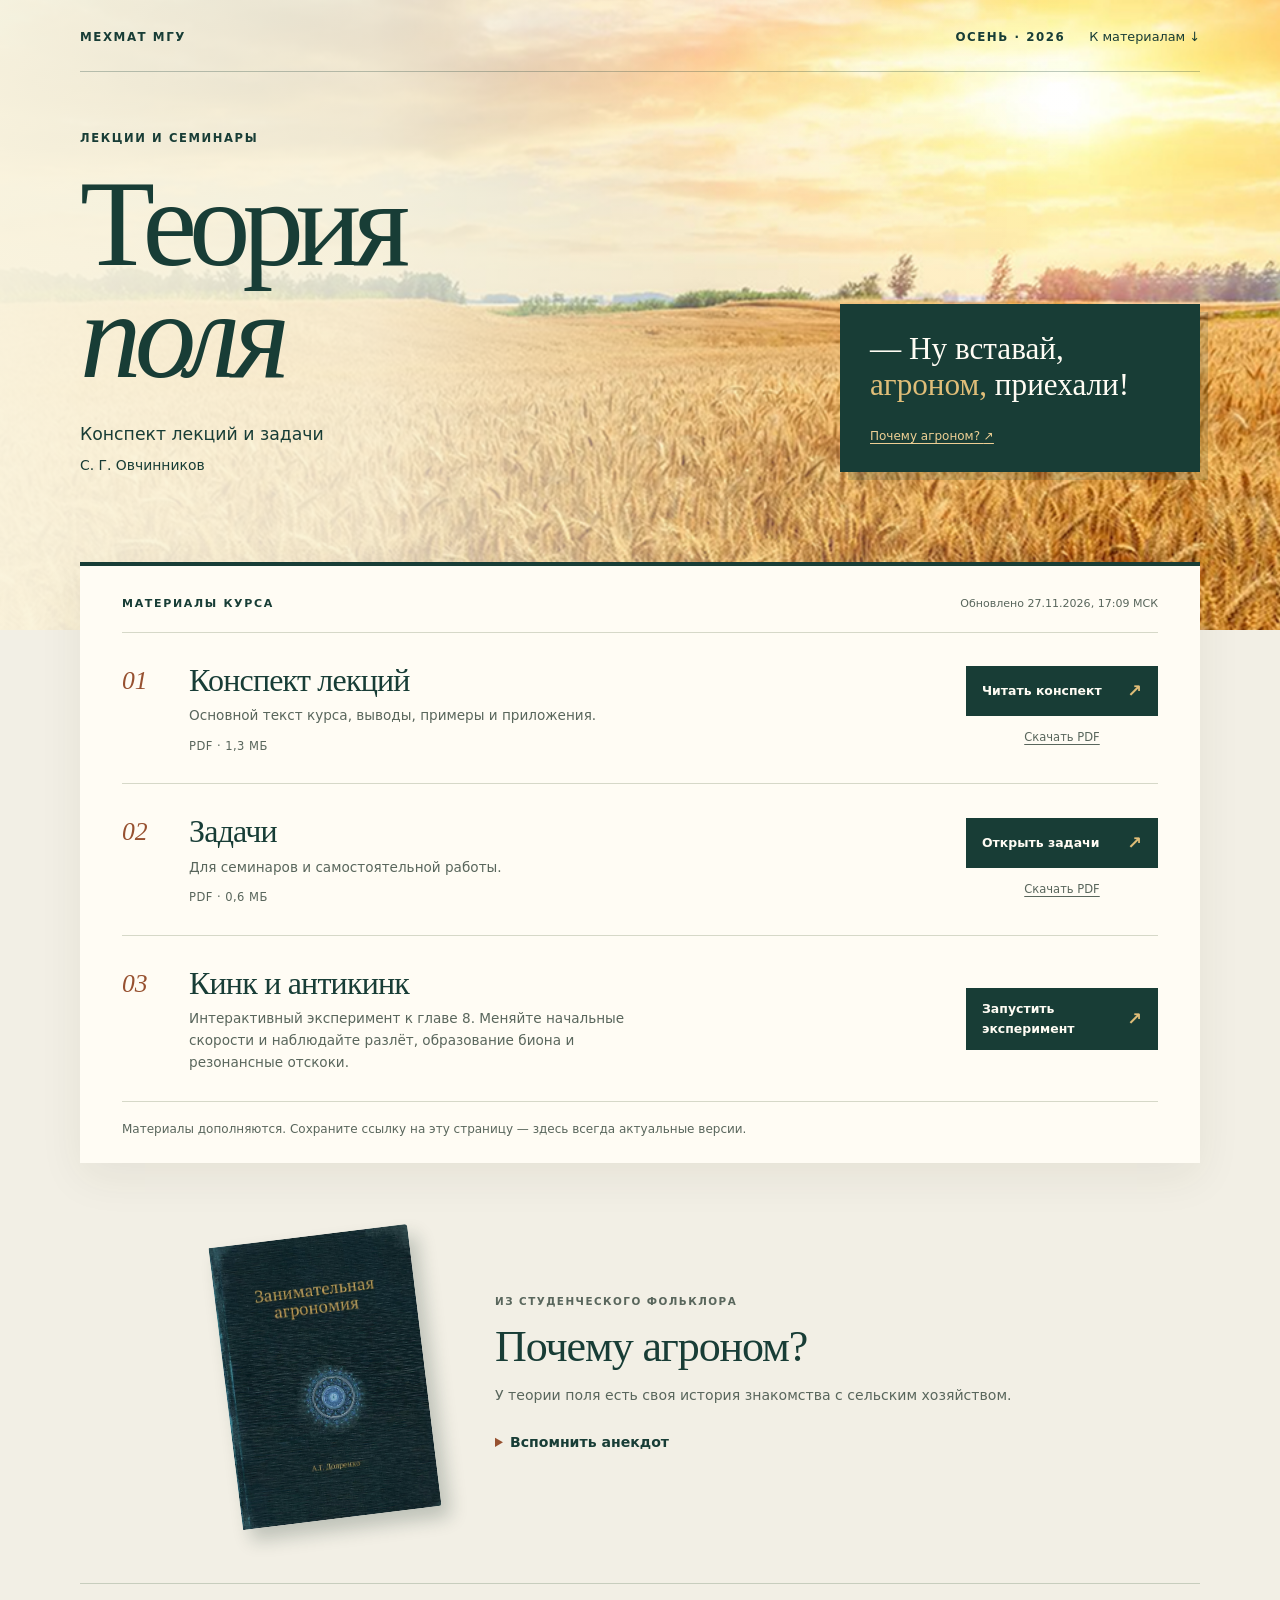
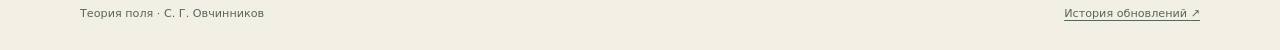
==== commit 79dffeaf: "Update course materials (2026-11-27 17:09 MSK)" ====
--- a/index.html
+++ b/index.html
@@ -181,7 +181,7 @@
     <section class="materials" id="materials" aria-labelledby="materials-title">
       <div class="section-heading">
         <h2 id="materials-title">Материалы курса</h2>
-        <p class="updated">Обновлено <time datetime="2026-11-24T16:49:17.8792532Z">24.11.2026, 19:49 МСК</time></p>
+        <p class="updated">Обновлено <time datetime="2026-11-27T14:09:45.3088197Z">27.11.2026, 17:09 МСК</time></p>
       </div>
       <article class="material">
         <p class="number" aria-hidden="true">01</p>
@@ -191,8 +191,8 @@
           <p class="file-info">PDF · 1,3 МБ</p>
         </div>
         <div class="actions">
-          <a class="open" href="lectures.pdf?v=f6fdef408e49" aria-label="Открыть конспект лекций в PDF">Читать конспект <span aria-hidden="true">↗</span></a>
-          <a class="download" href="lectures.pdf?v=f6fdef408e49" download="field-theory-lectures.pdf" aria-label="Скачать конспект лекций в PDF">Скачать PDF</a>
+          <a class="open" href="lectures.pdf?v=8ea52dedf0f1" aria-label="Открыть конспект лекций в PDF">Читать конспект <span aria-hidden="true">↗</span></a>
+          <a class="download" href="lectures.pdf?v=8ea52dedf0f1" download="field-theory-lectures.pdf" aria-label="Скачать конспект лекций в PDF">Скачать PDF</a>
         </div>
       </article>
       <article class="material">
@@ -203,8 +203,8 @@
           <p class="file-info">PDF · 0,6 МБ</p>
         </div>
         <div class="actions">
-          <a class="open" href="problems.pdf?v=702a6840b333" aria-label="Открыть задачи в PDF">Открыть задачи <span aria-hidden="true">↗</span></a>
-          <a class="download" href="problems.pdf?v=702a6840b333" download="field-theory-problems.pdf" aria-label="Скачать задачи в PDF">Скачать PDF</a>
+          <a class="open" href="problems.pdf?v=8987f9550c09" aria-label="Открыть задачи в PDF">Открыть задачи <span aria-hidden="true">↗</span></a>
+          <a class="download" href="problems.pdf?v=8987f9550c09" download="field-theory-problems.pdf" aria-label="Скачать задачи в PDF">Скачать PDF</a>
         </div>
       </article>
       <article class="material">
